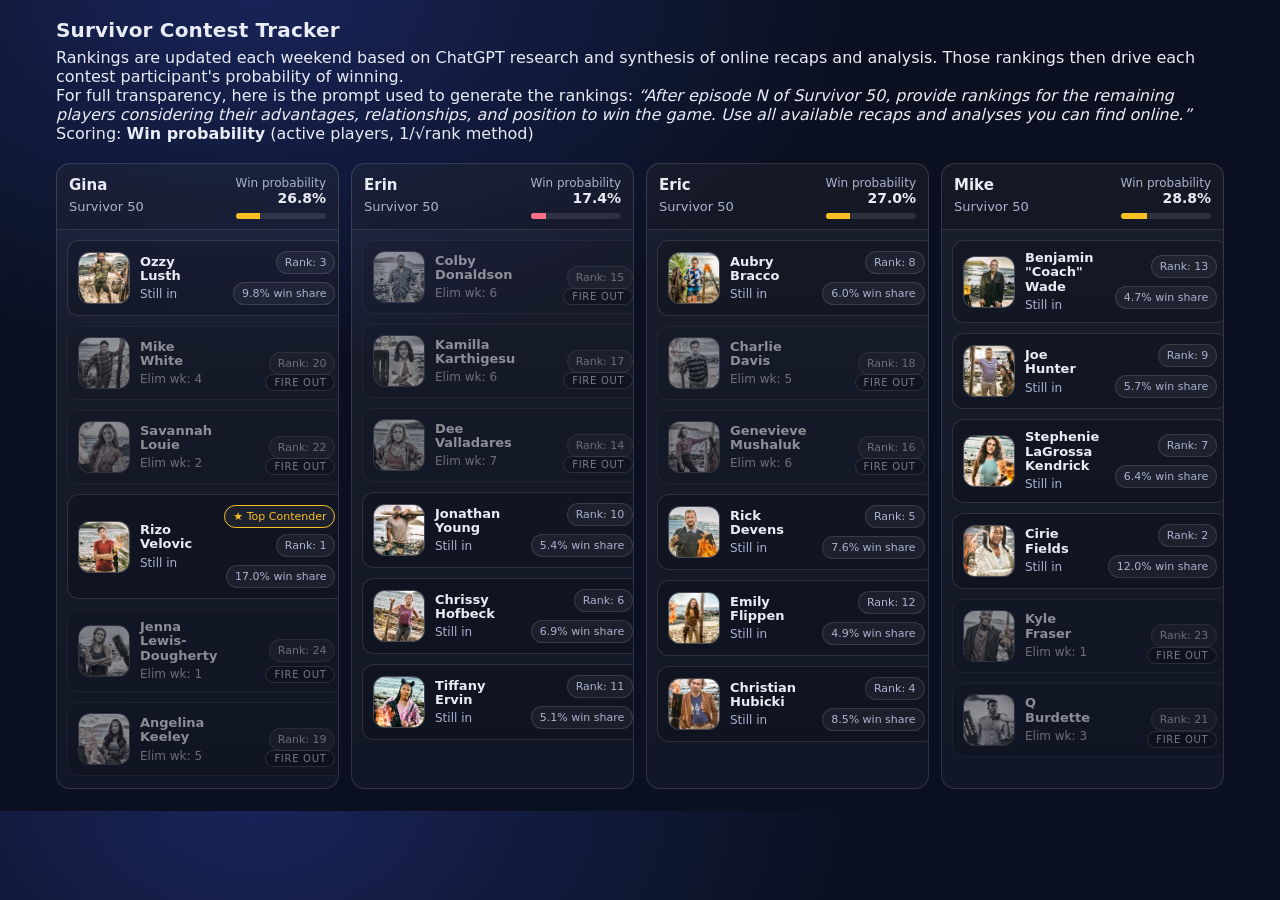
==== survivor/index.html @ 42b61753 "with prompt" ====
<!doctype html>
<html lang="en">
<head>
  <meta charset="utf-8" />
  <meta name="viewport" content="width=device-width, initial-scale=1" />
  <title>Survivor 50 Contest Tracker</title>
  <style>
    :root{
      --bg:#0b1020;
      --panel:#121a33;
      --panel2:#0f1730;
      --text:#e9ecf5;
      --muted:#aab3d1;
      --border:rgba(255,255,255,.12);
      --snuffed:rgba(255,255,255,.22);
      --good:#6ee7b7;
      --warn:#fbbf24;
      --bad:#fb7185;
    }
    *{ box-sizing:border-box; }
    body{
      margin:0;
      font-family: system-ui, -apple-system, Segoe UI, Roboto, Arial, sans-serif;
      background: radial-gradient(1000px 600px at 20% 0%, #182458 0%, var(--bg) 60%);
      color: var(--text);
    }
    header{
      padding: 18px 16px 10px;
      max-width: 1200px;
      margin: 0 auto;
    }
    h1{ margin:0 0 6px; font-size: 20px; font-weight: 750; letter-spacing:.2px; }
    .sub{ color: var(--muted); font-size: 13px; line-height: 1.35; }
    .toolbar{
      display:flex;
      flex-wrap:wrap;
      gap:10px;
      margin-top:12px;
      align-items:center;
    }
    .pill{
      background: rgba(255,255,255,.06);
      border: 1px solid var(--border);
      border-radius: 999px;
      padding: 8px 10px;
      font-size: 12px;
      color: var(--muted);
      display:flex;
      gap:8px;
      align-items:center;
    }
    .pill b{ color: var(--text); font-weight:700; }
    button{
      background: rgba(255,255,255,.08);
      color: var(--text);
      border: 1px solid var(--border);
      border-radius: 10px;
      padding: 8px 10px;
      cursor:pointer;
      font-size: 12px;
    }
    button:hover{ background: rgba(255,255,255,.12); }
    main{
      max-width: 1200px;
      margin: 0 auto;
      padding: 10px 16px 22px;
    }
    .grid{
      display:grid;
      gap: 12px;
      grid-template-columns: repeat(4, minmax(0, 1fr));
    }
    @media (max-width: 980px){
      .grid{ grid-template-columns: repeat(2, minmax(0, 1fr)); }
    }
    @media (max-width: 540px){
      .grid{ grid-template-columns: 1fr; }
    }
    .col{
      background: linear-gradient(180deg, rgba(255,255,255,.06), rgba(255,255,255,.03));
      border: 1px solid var(--border);
      border-radius: 14px;
      overflow:hidden;
    }
    .colHead{
      padding: 12px 12px 10px;
      background: rgba(0,0,0,.18);
      border-bottom: 1px solid var(--border);
    }
    .colHeadTop{
      display:flex;
      justify-content:space-between;
      gap:10px;
      align-items:flex-start;
    }
    .owner{
      font-weight:800;
      font-size: 15px;
      margin:0;
    }
    .score{
      text-align:right;
      font-size: 12px;
      color: var(--muted);
      line-height:1.2;
    }
    .score strong{ color: var(--text); font-size: 14px; }
    .score .bar{
      height:6px;
      background: rgba(255,255,255,.10);
      border-radius: 999px;
      margin-top:6px;
      overflow:hidden;
    }
    .score .fill{ height:100%; width:0%; background: var(--good); }
    .players{
      padding: 10px 10px 12px;
      display:grid;
      gap: 10px;
    }
    .card{
      display:grid;
      grid-template-columns: 52px 1fr auto;
      gap: 10px;
      align-items:center;
      padding: 10px;
      background: rgba(0,0,0,.16);
      border: 1px solid var(--border);
      border-radius: 12px;
    }
    .card.snuffed{
      opacity: .55;
      filter: grayscale(80%);
      border-color: rgba(255,255,255,.09);
      background: rgba(0,0,0,.12);
      position:relative;
    }
    .card.snuffed::after{
      content:"FIRE OUT";
      position:absolute;
      right:10px;
      bottom:8px;
      opacity:.95;
      font-size: 10px;
      letter-spacing: .7px;
      padding: 2px 8px;
      border: 1px solid rgba(255,255,255,.22);
      border-radius: 999px;
      background: rgba(0,0,0,.35);
      color: rgba(255,255,255,.82);
    }
    /* .card.snuffed::after{
      content:" 🔥 ";
      position:absolute;
      right:10px;
      bottom:8px;
      opacity:.9;
      font-size: 14px;
    } */
    img{
      width: 52px;
      height: 52px;
      border-radius: 12px;
      object-fit: cover;
      border: 1px solid rgba(255,255,255,.18);
      background: rgba(255,255,255,.06);
    }
    .name{
      font-weight: 750;
      font-size: 13px;
      line-height: 1.1;
      margin:0;
    }
    .meta{
      color: var(--muted);
      font-size: 12px;
      margin-top: 4px;
      line-height: 1.2;
    }
    .toggle{
      display:flex;
      flex-direction:column;
      align-items:flex-end;
      gap:6px;
      min-width: 108px;
    }
    label{
      font-size: 11px;
      color: var(--muted);
      display:flex;
      gap:6px;
      align-items:center;
      cursor:pointer;
      user-select:none;
    }
    input[type="checkbox"]{
      width: 15px;
      height: 15px;
      accent-color: var(--bad);
    }
    .rankBadge{
      font-size: 11px;
      padding: 4px 8px;
      border: 1px solid var(--border);
      border-radius: 999px;
      color: var(--muted);
      background: rgba(255,255,255,.05);
    }
    .footerNote{
      color: var(--muted);
      font-size: 12px;
      margin-top: 14px;
      line-height: 1.35;
    }
    code.inline{
      background: rgba(255,255,255,.08);
      padding: 2px 6px;
      border-radius: 8px;
      border: 1px solid var(--border);
      font-size: 12px;
    }
  </style>
</head>

<body>
<header>
  <h1>Survivor Contest Tracker</h1>
  <div class=”sub”>
    Rankings are updated each weekend based on ChatGPT research and synthesis of online recaps and analysis. Those rankings then drive each contest participant's probability of winning.
  </div>
  <div class=”sub” style=”margin-top:6px;”>
    For full transparency, here is the prompt used to generate the rankings: <em>&ldquo;After episode N of Survivor 50, provide rankings for the remaining players considering their advantages, relationships, and position to win the game. Use all available recaps and analyses you can find online.&rdquo;</em>
  </div>

  <div class=”toolbar”>
    <div class=”pill”>Scoring: <b>Win probability</b> (active players, 1/√rank method)</div>
  </div>
</header>

<main>
  <div id="grid" class="grid"></div>

  <!-- <div class="footerNote">
    Update mechanism: edit the <code class="inline">DATA.teams</code> list (names, headshot URLs, and ranks) or paste new ranks into <code class="inline">DATA.rankings</code>.  
    If you want rankings to come from a URL (Google Sheet export, JSON file, etc.), set <code class="inline">DATA.rankingsUrl</code>.  
  </div> -->
</main>

<script>
/**
 * 1) EDIT THIS SECTION WEEKLY.  
 * - photo: use direct image URLs (or store images in your repo and reference /images/name.jpg).  
 * - rankings: subjective “strength” score; higher = better.  
 * - You can keep snuffed state as a browser toggle (localStorage) OR hard-code eliminatedWeek for permanence.  
 */
const DATA = {
  seasonLabel: "Survivor 50",
  // Optional: If set, rankings are fetched from this URL as JSON: { "Player Name": 92, "Another Player": 75, ... }
  rankingsUrl: "./ratings.json",

  // rankings: {
  //   "Charlie Davis": 7.4,
  //   "Aubry Bracco": 7.4,
  //   "Rick Devens": 6.7,
  //   "Cirie Fields": 6.3,
  //   "Stephenie LaGrossa Kendrick": 5.4,
  //   "Joe Hunter": 5.4,
  //   'Benjamin "Coach" Wade': 4.8,
  //   "Ozzy Lusth": 4.8,
  //   "Colby Donaldson": 4.8,
  //   "Jonathan Young": 4.8,
  //   "Rizo Velovic": 4.3,
  //   "Kamilla Karthigesu": 4.3,
  //   "Genevieve Mushaluk": 3.8,
  //   "Christian Hubicki": 3.8,
  //   "Angelina Keeley": 3.2,
  //   "Chrissy Hofbeck": 3.2,
  //   "Jenna Lewis-Dougherty": 3.2,
  //   "Tiffany Ervin": 2.8,
  //   "Emily Flippen": 2.8,
  //   "Savannah Louie": 2.8,
  //   "Dee Valladares": 2.4,
  //   "Kyle Fraser": 2.4,
  //   "Mike White": 1.0,
  //   "Q Burdette": 1.0
  // },

  teams: [
  {
    owner: "Gina",
    picks: [
      { name: "Ozzy Lusth", photo: "./img/survivor50/88857583007-survivor-50-ozzy-lusth-s-1.webp", eliminatedWeek: null },
      { name: "Mike White", photo: "./img/survivor50/88857589007-survivor-50-mike-white-s-1.webp", eliminatedWeek: null },
      { name: "Savannah Louie", photo: "./img/survivor50/88857596007-survivor-50-savannah-louie-s-1.webp", eliminatedWeek: null },
      { name: "Rizo Velovic", photo: "./img/survivor50/88857597007-survivor-50-rizo-velovic-s-1.webp", eliminatedWeek: null },
      { name: "Jenna Lewis-Dougherty", photo: "./img/survivor50/88857578007-survivor-50-jenna-lewis-dougherty-s-1.webp", eliminatedWeek: 1 },
      { name: "Angelina Keeley", photo: "./img/survivor50/88857590007-survivor-50-angelina-keeley-s-1.webp", eliminatedWeek: null }
    ]
  },
  {
    owner: "Erin",
    picks: [
      { name: "Colby Donaldson", photo: "./img/survivor50/88857581007-survivor-50-colby-donaldson-s-1.webp", eliminatedWeek: null },
      { name: "Kamilla Karthigesu", photo: "./img/survivor50/88857577007-survivor-50-kamilla-karthigesu-s-1.webp", eliminatedWeek: null },
      { name: "Dee Valladares", photo: "./img/survivor50/88857575007-survivor-50-dee-valladares-s-1-c.webp", eliminatedWeek: null },
      { name: "Jonathan Young", photo: "./img/survivor50/88857588007-survivor-50-jonathan-young-s-1.webp", eliminatedWeek: null },
      { name: "Chrissy Hofbeck", photo: "./img/survivor50/88857579007-survivor-50-chrissy-hofbeck-s-1.webp", eliminatedWeek: null },
      { name: "Tiffany Ervin", photo: "./img/survivor50/88857599007-survivor-50-tiffany-ervin-s-1.webp", eliminatedWeek: null }
    ]
  },
  {
    owner: "Eric",
    picks: [
      { name: "Aubry Bracco", photo: "./img/survivor50/88857587007-survivor-50-aubry-bracco-s-1.webp", eliminatedWeek: null },
      { name: "Charlie Davis", photo: "./img/survivor50/88857585007-survivor-50-charlie-davis-s-1.webp", eliminatedWeek: null },
      { name: "Genevieve Mushaluk", photo: "./img/survivor50/88857593007-survivor-50-genevieve-mushaluk-s-1.webp", eliminatedWeek: null },
      { name: "Rick Devens", photo: "./img/survivor50/88857580007-survivor-50-rick-devens-s-1.webp", eliminatedWeek: null },
      { name: "Emily Flippen", photo: "./img/survivor50/88857584007-survivor-50-emily-flippen-s-1.webp", eliminatedWeek: null },
      { name: "Christian Hubicki", photo: "./img/survivor50/88857592007-survivor-50-christian-hubicki-s-1.webp", eliminatedWeek: null }
    ]
  },
  {
    owner: "Mike",
    picks: [
      { name: 'Benjamin "Coach" Wade', photo: "./img/survivor50/88857586007-survivor-50-benjamin-coach-wade-s-1.webp", eliminatedWeek: null },
      { name: "Joe Hunter", photo: "./img/survivor50/88857576007-survivor-50-joe-hunter-s-1.webp", eliminatedWeek: null },
      { name: "Stephenie LaGrossa Kendrick", photo: "./img/survivor50/88857598007-survivor-50-stephenie-la-grossa-kendrick-s-1.webp", eliminatedWeek: null },
      { name: "Cirie Fields", photo: "./img/survivor50/88857591007-survivor-50-cirie-fields-s-1.webp", eliminatedWeek: null },
      { name: "Kyle Fraser", photo: "./img/survivor50/88857594007-survivor-50-kyle-fraser-s-1-2.webp", eliminatedWeek: 1 },
      { name: "Q Burdette", photo: "./img/survivor50/88857582007-survivor-50-q-burdette-s-1.webp", eliminatedWeek: null }
    ]
  }
]
};

// ------------------ App logic (no edits needed) ------------------

async function getRatingsAndStatus(){
  // Returns: { ratings: {name: number}, status: {name: {status, eliminatedWeek}} }
  if(!DATA.rankingsUrl){
    return { ratings: (DATA.rankings || {}), status: {} };
  }

  try{
    const res = await fetch(DATA.rankingsUrl, { cache: "no-store" });
    if(!res.ok) throw new Error("Fetch failed");

    const json = await res.json();
    const players = json?.players || {};

    const ratings = {};
    const status = {};

    for(const [name, obj] of Object.entries(players)){
      const r = Number(obj?.rating);
      if(Number.isFinite(r)) ratings[name] = r;

      const s = String(obj?.status || "").toUpperCase();
      const ew = (obj?.eliminatedWeek === null || obj?.eliminatedWeek === undefined)
        ? null
        : Number(obj.eliminatedWeek);

      status[name] = {
        status: s || "IN",
        eliminatedWeek: Number.isFinite(ew) ? ew : null
      };
    }

    return { ratings, status };
  }catch{
    return { ratings: (DATA.rankings || {}), status: {} };
  }
}
// async function getRankings(){
//   if(!DATA.rankingsUrl) return DATA.rankings || {};
//   try{
//     const res = await fetch(DATA.rankingsUrl, { cache: "no-store" });
//     if(!res.ok) throw new Error("Fetch failed");
//     const json = await res.json();
//     return json || {};
//   }catch{
//     return DATA.rankings || {};
//   }
// }

function isSnuffed(p, statusMap){
  const OUT_STATUSES = new Set(["OUT", "MED", "QUIT"]);
  const jsonStatus = OUT_STATUSES.has(statusMap?.[p.name]?.status);
  const jsonElimWeek = statusMap?.[p.name]?.eliminatedWeek ?? null;
  return jsonStatus || jsonElimWeek !== null || p.eliminatedWeek !== null;
}

// ratings.json uses rank numbers: lower = better (rank 1 is the top player).
// Reciprocal 1/rank gives rank-1 the most weight.
function reciprocal(rank){
  return Number.isFinite(rank) && rank > 0 ? 1 / Math.sqrt(rank) : 0;
}

// Raw reciprocal sum for one team (active players only).
function computeTeamRawScore(team, rankings, statusMap){
  let sum = 0;
  for(const p of team.picks){
    if(!isSnuffed(p, statusMap)){
      sum += reciprocal(rankings[p.name]);
    }
  }
  return sum;
}

// Win probabilities for all teams (0-100), same order as DATA.teams.
function computeWinProbabilities(teams, rankings, statusMap){
  const raws = teams.map(t => computeTeamRawScore(t, rankings, statusMap));
  const total = raws.reduce((a, b) => a + b, 0);
  if(total <= 0) return raws.map(() => 0);
  return raws.map(r => (r / total) * 100);
}

// Per-player share of the global win pool as %.
function playerWinContrib(p, rankings, statusMap, globalTotal){
  if(isSnuffed(p, statusMap)) return 0;
  if(globalTotal <= 0) return 0;
  return (reciprocal(rankings[p.name]) / globalTotal) * 100;
}

// Lowest-ranked (best) active player across all teams.
// Lower rank number = better, so we find the MINIMUM.
function findTopContender(teams, rankings, statusMap){
  let best = null;
  let bestRank = Infinity;
  for(const team of teams){
    for(const p of team.picks){
      if(!isSnuffed(p, statusMap)){
        const r = rankings[p.name];
        if(Number.isFinite(r) && r < bestRank){
          bestRank = r;
          best = { name: p.name, owner: team.owner };
        }
      }
    }
  }
  return best;
}

function scoreToBarWidth(prob){
  return Math.max(0, Math.min(100, prob));
}

function scoreToColor(prob){
  if(prob >= 30) return "var(--good)";
  if(prob >= 18) return "var(--warn)";
  return "var(--bad)";
}

async function render(){
  const grid = document.getElementById("grid");
  grid.innerHTML = "";

  const { ratings: rankings, status: statusMap } = await getRatingsAndStatus();

  const probs = computeWinProbabilities(DATA.teams, rankings, statusMap);
  const globalRawTotal = DATA.teams.reduce((sum, t) => sum + computeTeamRawScore(t, rankings, statusMap), 0);
  const topContender = findTopContender(DATA.teams, rankings, statusMap);

  DATA.teams.forEach((team, idx) => {
    const col = document.createElement("section");
    col.className = "col";

    const head = document.createElement("div");
    head.className = "colHead";

    const prob = probs[idx];
    const barW = scoreToBarWidth(prob);
    const barColor = scoreToColor(prob);

    head.innerHTML = `
      <div class="colHeadTop">
        <div>
          <div class="owner">${team.owner}</div>
          <div class="sub" style="margin-top:4px;">${DATA.seasonLabel}</div>
        </div>
        <div class="score">
          <div>Win probability</div>
          <strong>${prob.toFixed(1)}%</strong>
          <div class="bar"><div class="fill" style="width:${barW}%; background:${barColor};"></div></div>
        </div>
      </div>
    `;

    const list = document.createElement("div");
    list.className = "players";

    team.picks.forEach(p => {
      const snuffed = isSnuffed(p, statusMap);
      const jsonElimWeek = statusMap?.[p.name]?.eliminatedWeek ?? null;

      const r = rankings[p.name];
      const contrib = playerWinContrib(p, rankings, statusMap, globalRawTotal);
      const isTop = topContender && topContender.name === p.name;
      const rankText = Number.isFinite(r) ? `Rank: ${r}` : `Rank: —`;
      const contribText = `${contrib.toFixed(1)}% win share`;

      const card = document.createElement("div");
      card.className = "card" + (snuffed ? " snuffed" : "");

      const effectiveElimWeek = jsonElimWeek ?? p.eliminatedWeek;
      const elimText = effectiveElimWeek !== null ? `Elim wk: ${effectiveElimWeek}` : `Still in`;

      card.innerHTML = `
        <img src="${p.photo}" alt="${p.name}" loading="lazy" />
        <div>
          <p class="name">${p.name}</p>
          <div class="meta">${elimText}</div>
        </div>
        <div class="toggle">
          ${isTop ? `<div class="rankBadge" style="border-color:var(--warn);color:var(--warn);">&#9733; Top Contender</div>` : ``}
          <div class="rankBadge">${rankText}</div>
          ${!snuffed ? `<div class="rankBadge" style="margin-top:2px;">${contribText}</div>` : ``}
        </div>
      `;

      list.appendChild(card);
    });

    col.appendChild(head);
    col.appendChild(list);
    grid.appendChild(col);
  });
}

// Initial render.
render();
</script>
</body>
</html>
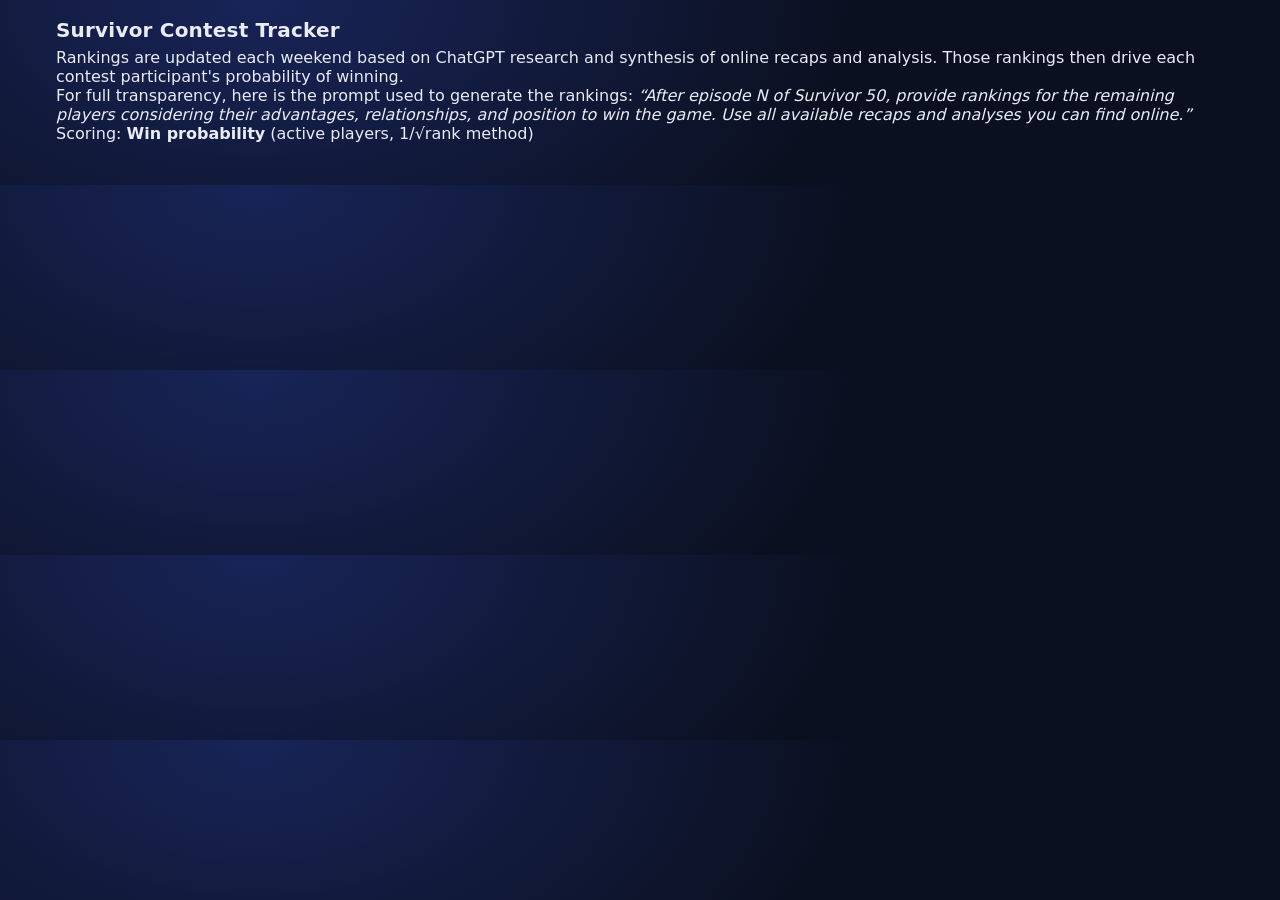
==== commit 93ece8a5: "adding commentary" ====
--- a/survivor/index.html
+++ b/survivor/index.html
@@ -219,6 +219,40 @@
       border: 1px solid var(--border);
       font-size: 12px;
     }
+    .commentary-panel{
+      margin-top: 20px;
+      background: linear-gradient(180deg, rgba(255,255,255,.06), rgba(255,255,255,.03));
+      border: 1px solid var(--border);
+      border-radius: 14px;
+      overflow: hidden;
+    }
+    .commentary-head{
+      padding: 12px 16px 10px;
+      background: rgba(0,0,0,.18);
+      border-bottom: 1px solid var(--border);
+      display: flex;
+      justify-content: space-between;
+      align-items: baseline;
+      gap: 12px;
+    }
+    .commentary-title{
+      font-weight: 800;
+      font-size: 15px;
+      margin: 0;
+    }
+    .commentary-meta{
+      color: var(--muted);
+      font-size: 12px;
+      white-space: nowrap;
+    }
+    .commentary-body{
+      padding: 14px 16px 16px;
+      font-size: 14px;
+      line-height: 1.65;
+      color: var(--text);
+    }
+    .commentary-body p{ margin: 0 0 12px; }
+    .commentary-body p:last-child{ margin-bottom: 0; }
   </style>
 </head>
 
@@ -239,6 +273,7 @@
 
 <main>
   <div id="grid" class="grid"></div>
+  <div id="commentary" class="commentary-panel" style="display:none;"></div>
 
   <!-- <div class="footerNote">
     Update mechanism: edit the <code class="inline">DATA.teams</code> list (names, headshot URLs, and ranks) or paste new ranks into <code class="inline">DATA.rankings</code>.  
@@ -366,9 +401,13 @@
       };
     }
 
-    return { ratings, status };
+    const commentary = json?.commentary || "";
+    const episode = json?.episode ?? null;
+    const updated = json?.updated || "";
+
+    return { ratings, status, commentary, episode, updated };
   }catch{
-    return { ratings: (DATA.rankings || {}), status: {} };
+    return { ratings: (DATA.rankings || {}), status: {}, commentary: "", episode: null, updated: "" };
   }
 }
 // async function getRankings(){
@@ -455,7 +494,7 @@
   const grid = document.getElementById("grid");
   grid.innerHTML = "";
 
-  const { ratings: rankings, status: statusMap } = await getRatingsAndStatus();
+  const { ratings: rankings, status: statusMap, commentary, episode, updated } = await getRatingsAndStatus();
 
   const probs = computeWinProbabilities(DATA.teams, rankings, statusMap);
   const globalRawTotal = DATA.teams.reduce((sum, t) => sum + computeTeamRawScore(t, rankings, statusMap), 0);
@@ -527,6 +566,25 @@
   });
 }
 
+  const commentaryEl = document.getElementById("commentary");
+  if(commentary){
+    const title = episode ? `Episode ${episode} Analysis` : "Game Analysis";
+    const meta = updated ? `AI-generated · ${updated}` : "AI-generated";
+    const paragraphs = commentary.split(/\n\n+/).filter(Boolean)
+      .map(p => `<p>${p.trim()}</p>`).join("");
+    commentaryEl.innerHTML = `
+      <div class="commentary-head">
+        <div class="commentary-title">${title}</div>
+        <div class="commentary-meta">${meta}</div>
+      </div>
+      <div class="commentary-body">${paragraphs}</div>
+    `;
+    commentaryEl.style.display = "";
+  } else {
+    commentaryEl.style.display = "none";
+  }
+}
+
 // Initial render.
 render();
 </script>
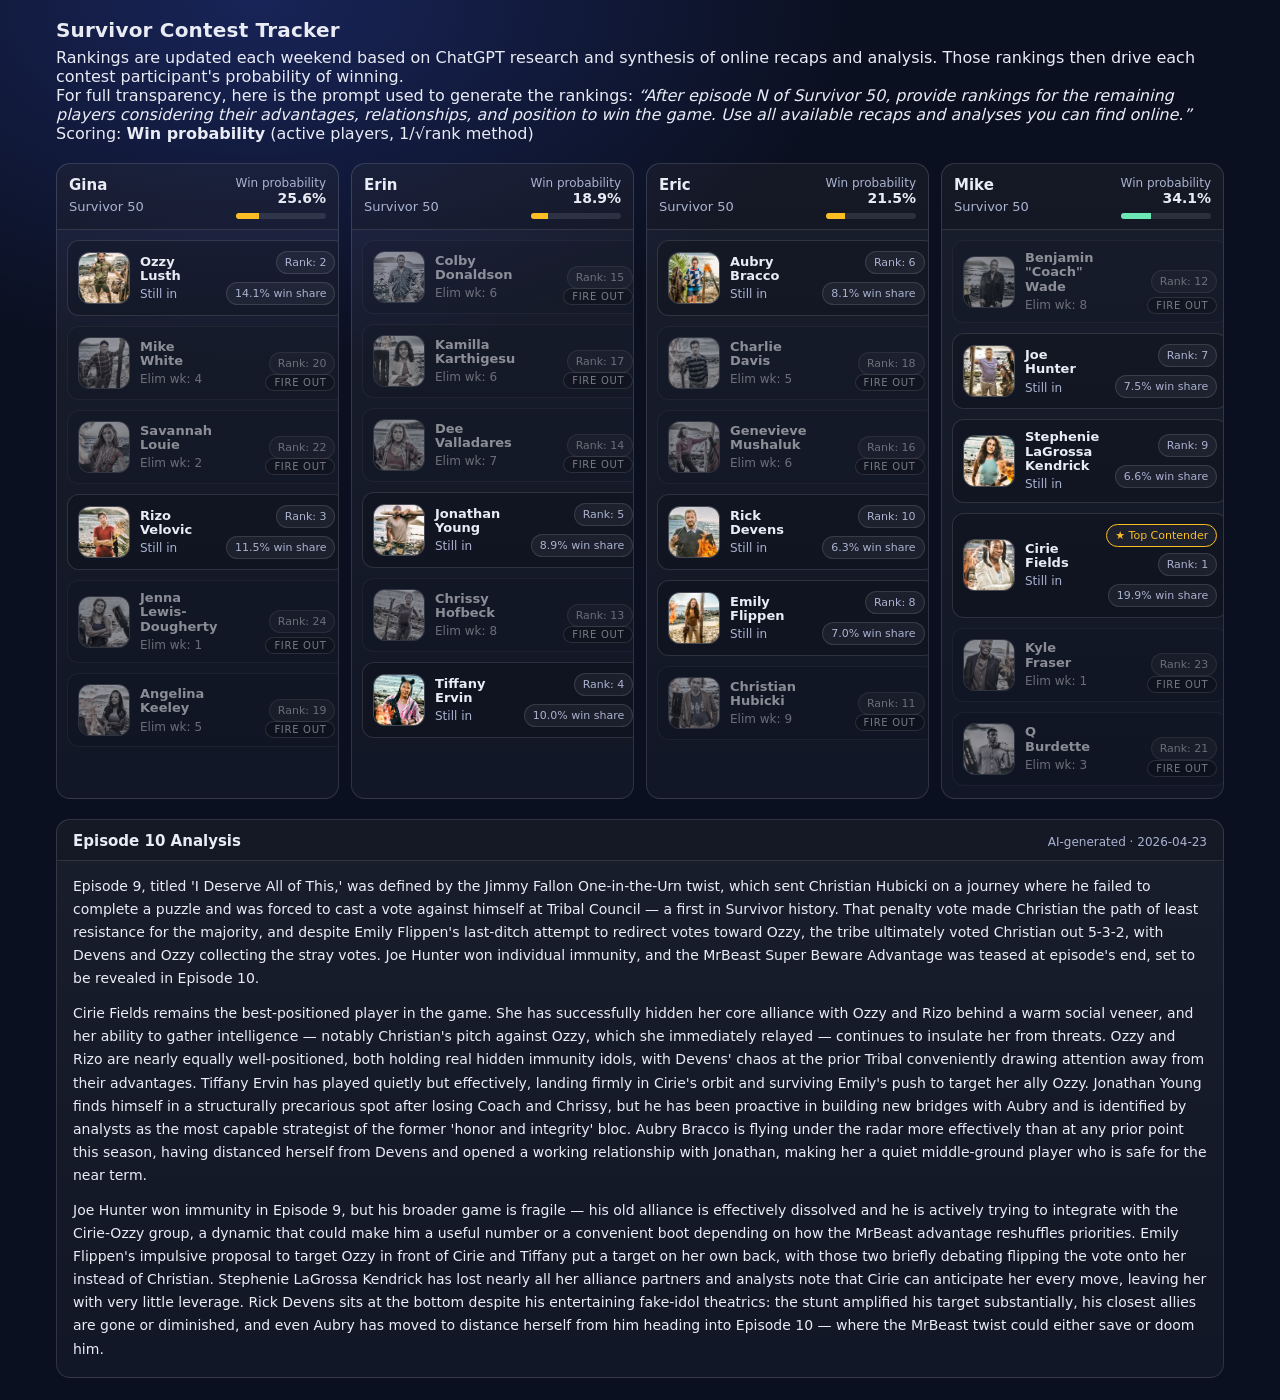
==== commit f73802bb: "fixing error bracket" ====
--- a/survivor/index.html
+++ b/survivor/index.html
@@ -564,7 +564,6 @@
     col.appendChild(list);
     grid.appendChild(col);
   });
-}
 
   const commentaryEl = document.getElementById("commentary");
   if(commentary){
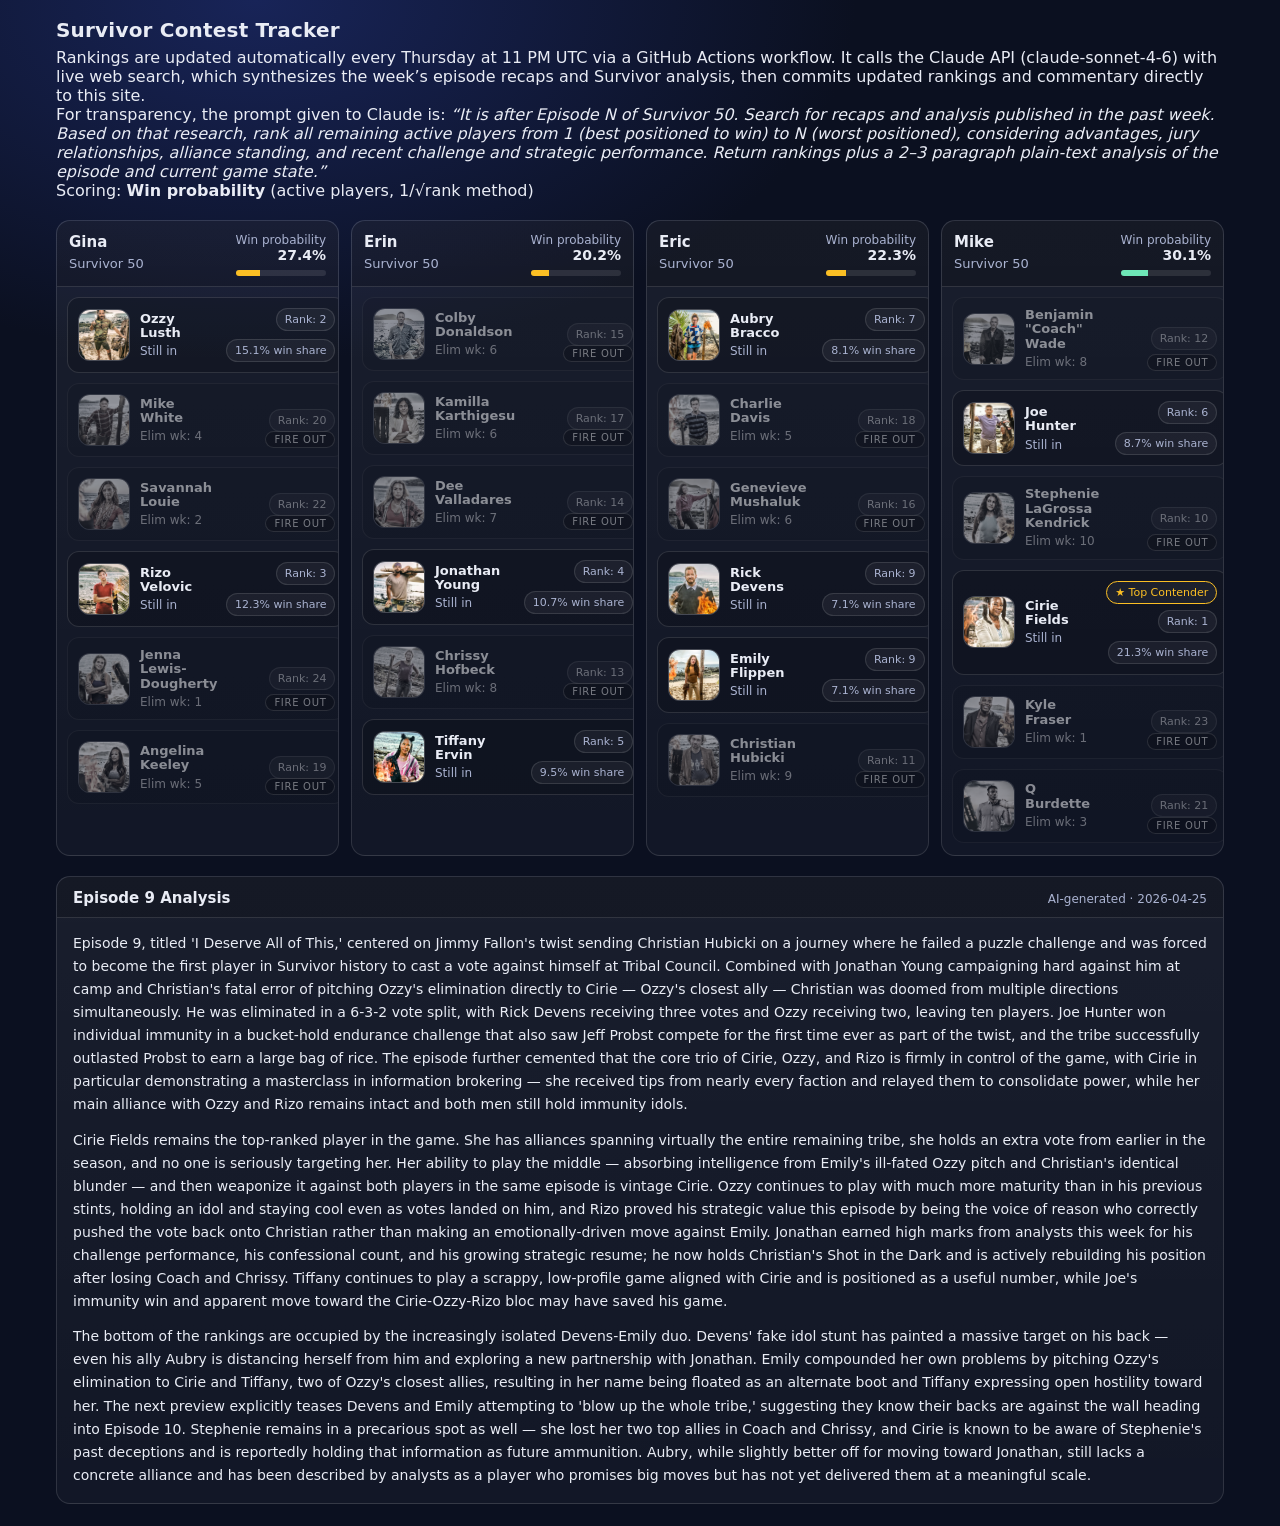
==== commit 50efd7d4: "adding ai intro" ====
--- a/survivor/index.html
+++ b/survivor/index.html
@@ -260,10 +260,10 @@
 <header>
   <h1>Survivor Contest Tracker</h1>
   <div class=”sub”>
-    Rankings are updated each weekend based on ChatGPT research and synthesis of online recaps and analysis. Those rankings then drive each contest participant's probability of winning.
+    Rankings are updated automatically every Thursday at 11 PM UTC via a GitHub Actions workflow. It calls the Claude API (claude-sonnet-4-6) with live web search, which synthesizes the week&rsquo;s episode recaps and Survivor analysis, then commits updated rankings and commentary directly to this site.
   </div>
   <div class=”sub” style=”margin-top:6px;”>
-    For full transparency, here is the prompt used to generate the rankings: <em>&ldquo;After episode N of Survivor 50, provide rankings for the remaining players considering their advantages, relationships, and position to win the game. Use all available recaps and analyses you can find online.&rdquo;</em>
+    For transparency, the prompt given to Claude is: <em>&ldquo;It is after Episode N of Survivor 50. Search for recaps and analysis published in the past week. Based on that research, rank all remaining active players from 1 (best positioned to win) to N (worst positioned), considering advantages, jury relationships, alliance standing, and recent challenge and strategic performance. Return rankings plus a 2&ndash;3 paragraph plain-text analysis of the episode and current game state.&rdquo;</em>
   </div>
 
   <div class=”toolbar”>
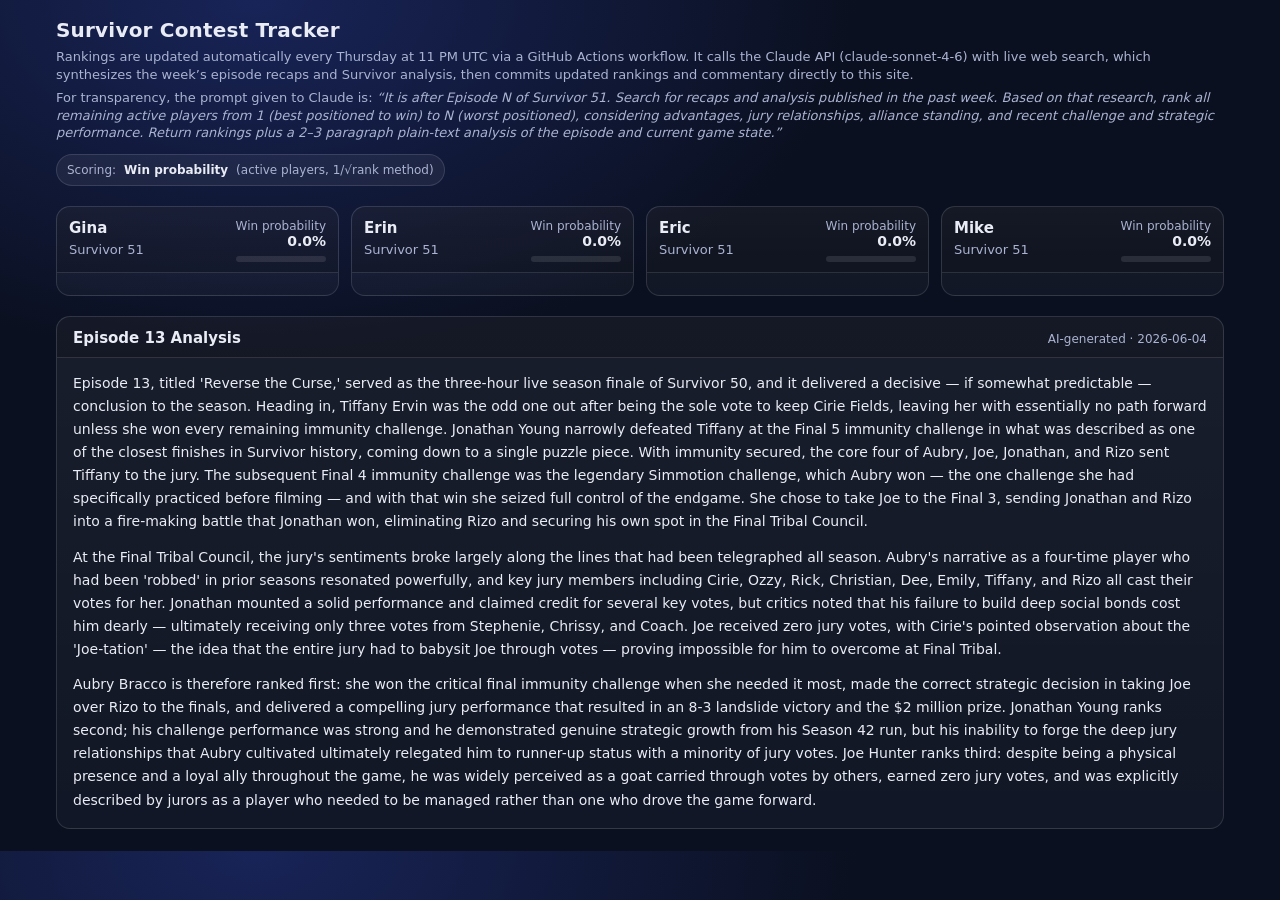
==== commit a8448b0a: "Reset survivor/index.html for Survivor 51 season Season label and header copy updated to Survivor 51" ====
--- a/survivor/index.html
+++ b/survivor/index.html
@@ -3,7 +3,7 @@
 <head>
   <meta charset="utf-8" />
   <meta name="viewport" content="width=device-width, initial-scale=1" />
-  <title>Survivor 50 Contest Tracker</title>
+  <title>Survivor 51 Contest Tracker</title>
   <style>
     :root{
       --bg:#0b1020;
@@ -259,15 +259,15 @@
 <body>
 <header>
   <h1>Survivor Contest Tracker</h1>
-  <div class=”sub”>
+  <div class="sub">
     Rankings are updated automatically every Thursday at 11 PM UTC via a GitHub Actions workflow. It calls the Claude API (claude-sonnet-4-6) with live web search, which synthesizes the week&rsquo;s episode recaps and Survivor analysis, then commits updated rankings and commentary directly to this site.
   </div>
-  <div class=”sub” style=”margin-top:6px;”>
-    For transparency, the prompt given to Claude is: <em>&ldquo;It is after Episode N of Survivor 50. Search for recaps and analysis published in the past week. Based on that research, rank all remaining active players from 1 (best positioned to win) to N (worst positioned), considering advantages, jury relationships, alliance standing, and recent challenge and strategic performance. Return rankings plus a 2&ndash;3 paragraph plain-text analysis of the episode and current game state.&rdquo;</em>
+  <div class="sub" style="margin-top:6px;">
+    For transparency, the prompt given to Claude is: <em>&ldquo;It is after Episode N of Survivor 51. Search for recaps and analysis published in the past week. Based on that research, rank all remaining active players from 1 (best positioned to win) to N (worst positioned), considering advantages, jury relationships, alliance standing, and recent challenge and strategic performance. Return rankings plus a 2&ndash;3 paragraph plain-text analysis of the episode and current game state.&rdquo;</em>
   </div>
 
-  <div class=”toolbar”>
-    <div class=”pill”>Scoring: <b>Win probability</b> (active players, 1/√rank method)</div>
+  <div class="toolbar">
+    <div class="pill">Scoring: <b>Win probability</b> (active players, 1/√rank method)</div>
   </div>
 </header>
 
@@ -289,81 +289,27 @@
  * - You can keep snuffed state as a browser toggle (localStorage) OR hard-code eliminatedWeek for permanence.  
  */
 const DATA = {
-  seasonLabel: "Survivor 50",
+  seasonLabel: "Survivor 51",
   // Optional: If set, rankings are fetched from this URL as JSON: { "Player Name": 92, "Another Player": 75, ... }
   rankingsUrl: "./ratings.json",
 
-  // rankings: {
-  //   "Charlie Davis": 7.4,
-  //   "Aubry Bracco": 7.4,
-  //   "Rick Devens": 6.7,
-  //   "Cirie Fields": 6.3,
-  //   "Stephenie LaGrossa Kendrick": 5.4,
-  //   "Joe Hunter": 5.4,
-  //   'Benjamin "Coach" Wade': 4.8,
-  //   "Ozzy Lusth": 4.8,
-  //   "Colby Donaldson": 4.8,
-  //   "Jonathan Young": 4.8,
-  //   "Rizo Velovic": 4.3,
-  //   "Kamilla Karthigesu": 4.3,
-  //   "Genevieve Mushaluk": 3.8,
-  //   "Christian Hubicki": 3.8,
-  //   "Angelina Keeley": 3.2,
-  //   "Chrissy Hofbeck": 3.2,
-  //   "Jenna Lewis-Dougherty": 3.2,
-  //   "Tiffany Ervin": 2.8,
-  //   "Emily Flippen": 2.8,
-  //   "Savannah Louie": 2.8,
-  //   "Dee Valladares": 2.4,
-  //   "Kyle Fraser": 2.4,
-  //   "Mike White": 1.0,
-  //   "Q Burdette": 1.0
-  // },
-
+  // Picks not made yet — run assign.html after the draft and paste its output here.
   teams: [
   {
     owner: "Gina",
-    picks: [
-      { name: "Ozzy Lusth", photo: "./img/survivor50/88857583007-survivor-50-ozzy-lusth-s-1.webp", eliminatedWeek: null },
-      { name: "Mike White", photo: "./img/survivor50/88857589007-survivor-50-mike-white-s-1.webp", eliminatedWeek: null },
-      { name: "Savannah Louie", photo: "./img/survivor50/88857596007-survivor-50-savannah-louie-s-1.webp", eliminatedWeek: null },
-      { name: "Rizo Velovic", photo: "./img/survivor50/88857597007-survivor-50-rizo-velovic-s-1.webp", eliminatedWeek: null },
-      { name: "Jenna Lewis-Dougherty", photo: "./img/survivor50/88857578007-survivor-50-jenna-lewis-dougherty-s-1.webp", eliminatedWeek: 1 },
-      { name: "Angelina Keeley", photo: "./img/survivor50/88857590007-survivor-50-angelina-keeley-s-1.webp", eliminatedWeek: null }
-    ]
+    picks: []
   },
   {
     owner: "Erin",
-    picks: [
-      { name: "Colby Donaldson", photo: "./img/survivor50/88857581007-survivor-50-colby-donaldson-s-1.webp", eliminatedWeek: null },
-      { name: "Kamilla Karthigesu", photo: "./img/survivor50/88857577007-survivor-50-kamilla-karthigesu-s-1.webp", eliminatedWeek: null },
-      { name: "Dee Valladares", photo: "./img/survivor50/88857575007-survivor-50-dee-valladares-s-1-c.webp", eliminatedWeek: null },
-      { name: "Jonathan Young", photo: "./img/survivor50/88857588007-survivor-50-jonathan-young-s-1.webp", eliminatedWeek: null },
-      { name: "Chrissy Hofbeck", photo: "./img/survivor50/88857579007-survivor-50-chrissy-hofbeck-s-1.webp", eliminatedWeek: null },
-      { name: "Tiffany Ervin", photo: "./img/survivor50/88857599007-survivor-50-tiffany-ervin-s-1.webp", eliminatedWeek: null }
-    ]
+    picks: []
   },
   {
     owner: "Eric",
-    picks: [
-      { name: "Aubry Bracco", photo: "./img/survivor50/88857587007-survivor-50-aubry-bracco-s-1.webp", eliminatedWeek: null },
-      { name: "Charlie Davis", photo: "./img/survivor50/88857585007-survivor-50-charlie-davis-s-1.webp", eliminatedWeek: null },
-      { name: "Genevieve Mushaluk", photo: "./img/survivor50/88857593007-survivor-50-genevieve-mushaluk-s-1.webp", eliminatedWeek: null },
-      { name: "Rick Devens", photo: "./img/survivor50/88857580007-survivor-50-rick-devens-s-1.webp", eliminatedWeek: null },
-      { name: "Emily Flippen", photo: "./img/survivor50/88857584007-survivor-50-emily-flippen-s-1.webp", eliminatedWeek: null },
-      { name: "Christian Hubicki", photo: "./img/survivor50/88857592007-survivor-50-christian-hubicki-s-1.webp", eliminatedWeek: null }
-    ]
+    picks: []
   },
   {
     owner: "Mike",
-    picks: [
-      { name: 'Benjamin "Coach" Wade', photo: "./img/survivor50/88857586007-survivor-50-benjamin-coach-wade-s-1.webp", eliminatedWeek: null },
-      { name: "Joe Hunter", photo: "./img/survivor50/88857576007-survivor-50-joe-hunter-s-1.webp", eliminatedWeek: null },
-      { name: "Stephenie LaGrossa Kendrick", photo: "./img/survivor50/88857598007-survivor-50-stephenie-la-grossa-kendrick-s-1.webp", eliminatedWeek: null },
-      { name: "Cirie Fields", photo: "./img/survivor50/88857591007-survivor-50-cirie-fields-s-1.webp", eliminatedWeek: null },
-      { name: "Kyle Fraser", photo: "./img/survivor50/88857594007-survivor-50-kyle-fraser-s-1-2.webp", eliminatedWeek: 1 },
-      { name: "Q Burdette", photo: "./img/survivor50/88857582007-survivor-50-q-burdette-s-1.webp", eliminatedWeek: null }
-    ]
+    picks: []
   }
 ]
 };
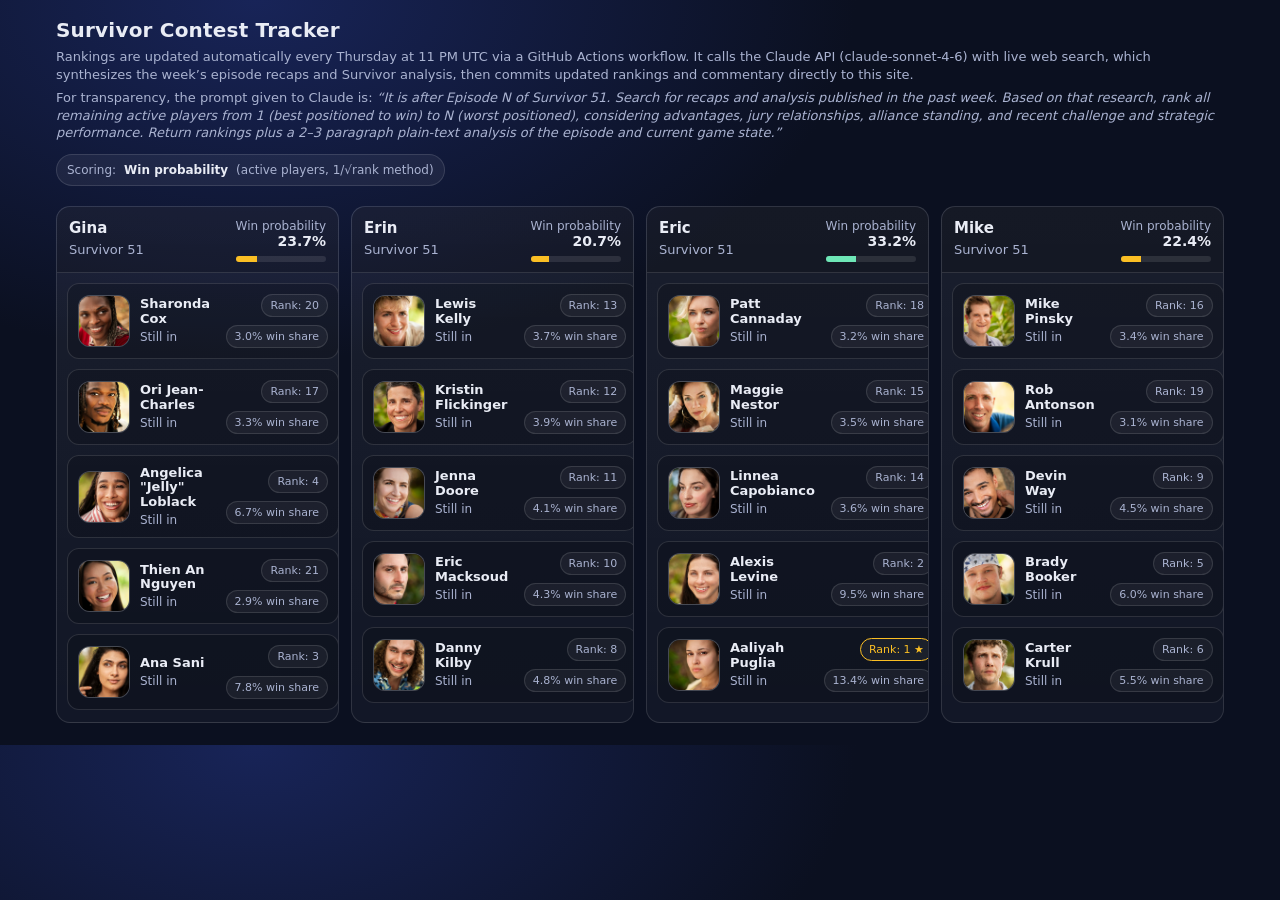
==== commit b918b360: "no top contender pill" ====
--- a/survivor/index.html
+++ b/survivor/index.html
@@ -294,22 +294,47 @@
   rankingsUrl: "./ratings.json",
 
   // Picks not made yet — run assign.html after the draft and paste its output here.
-  teams: [
+
+teams: [
   {
     owner: "Gina",
-    picks: []
+    picks: [
+      { name: "Sharonda Cox", photo: "./img/survivor51/sharonda-cox.jpg", eliminatedWeek: null },
+      { name: "Ori Jean-Charles", photo: "./img/survivor51/ori-jean-charles.jpg", eliminatedWeek: null },
+      { name: "Angelica \"Jelly\" Loblack", photo: "./img/survivor51/angelica-jelly-loblack.jpg", eliminatedWeek: null },
+      { name: "Thien An Nguyen", photo: "./img/survivor51/thien-an-nguyen.jpg", eliminatedWeek: null },
+      { name: "Ana Sani", photo: "./img/survivor51/ana-sani.jpg", eliminatedWeek: null }
+    ]
   },
   {
     owner: "Erin",
-    picks: []
+    picks: [
+      { name: "Lewis Kelly", photo: "./img/survivor51/lewis-kelly.jpg", eliminatedWeek: null },
+      { name: "Kristin Flickinger", photo: "./img/survivor51/kristin-flickinger.jpg", eliminatedWeek: null },
+      { name: "Jenna Doore", photo: "./img/survivor51/jenna-doore.jpg", eliminatedWeek: null },
+      { name: "Eric Macksoud", photo: "./img/survivor51/eric-macksoud.jpg", eliminatedWeek: null },
+      { name: "Danny Kilby", photo: "./img/survivor51/danny-kilby.jpg", eliminatedWeek: null }
+    ]
   },
   {
     owner: "Eric",
-    picks: []
+    picks: [
+      { name: "Patt Cannaday", photo: "./img/survivor51/patt-cannaday.jpg", eliminatedWeek: null },
+      { name: "Maggie Nestor", photo: "./img/survivor51/maggie-nestor.jpg", eliminatedWeek: null },
+      { name: "Linnea Capobianco", photo: "./img/survivor51/linnea-capobianco.jpg", eliminatedWeek: null },
+      { name: "Alexis Levine", photo: "./img/survivor51/alexis-levine.jpg", eliminatedWeek: null },
+      { name: "Aaliyah Puglia", photo: "./img/survivor51/aaliyah-puglia.jpg", eliminatedWeek: null }
+    ]
   },
   {
     owner: "Mike",
-    picks: []
+    picks: [
+      { name: "Mike Pinsky", photo: "./img/survivor51/mike-pinsky.jpg", eliminatedWeek: null },
+      { name: "Rob Antonson", photo: "./img/survivor51/rob-antonson.jpg", eliminatedWeek: null },
+      { name: "Devin Way", photo: "./img/survivor51/devin-way.jpg", eliminatedWeek: null },
+      { name: "Brady Booker", photo: "./img/survivor51/brady-booker.jpg", eliminatedWeek: null },
+      { name: "Carter Krull", photo: "./img/survivor51/carter-krull.jpg", eliminatedWeek: null }
+    ]
   }
 ]
 };
@@ -497,8 +522,7 @@
           <div class="meta">${elimText}</div>
         </div>
         <div class="toggle">
-          ${isTop ? `<div class="rankBadge" style="border-color:var(--warn);color:var(--warn);">&#9733; Top Contender</div>` : ``}
-          <div class="rankBadge">${rankText}</div>
+          <div class="rankBadge"${isTop ? ` style="border-color:var(--warn);color:var(--warn);"` : ``}>${rankText}${isTop ? ` &#9733;` : ``}</div>
           ${!snuffed ? `<div class="rankBadge" style="margin-top:2px;">${contribText}</div>` : ``}
         </div>
       `;
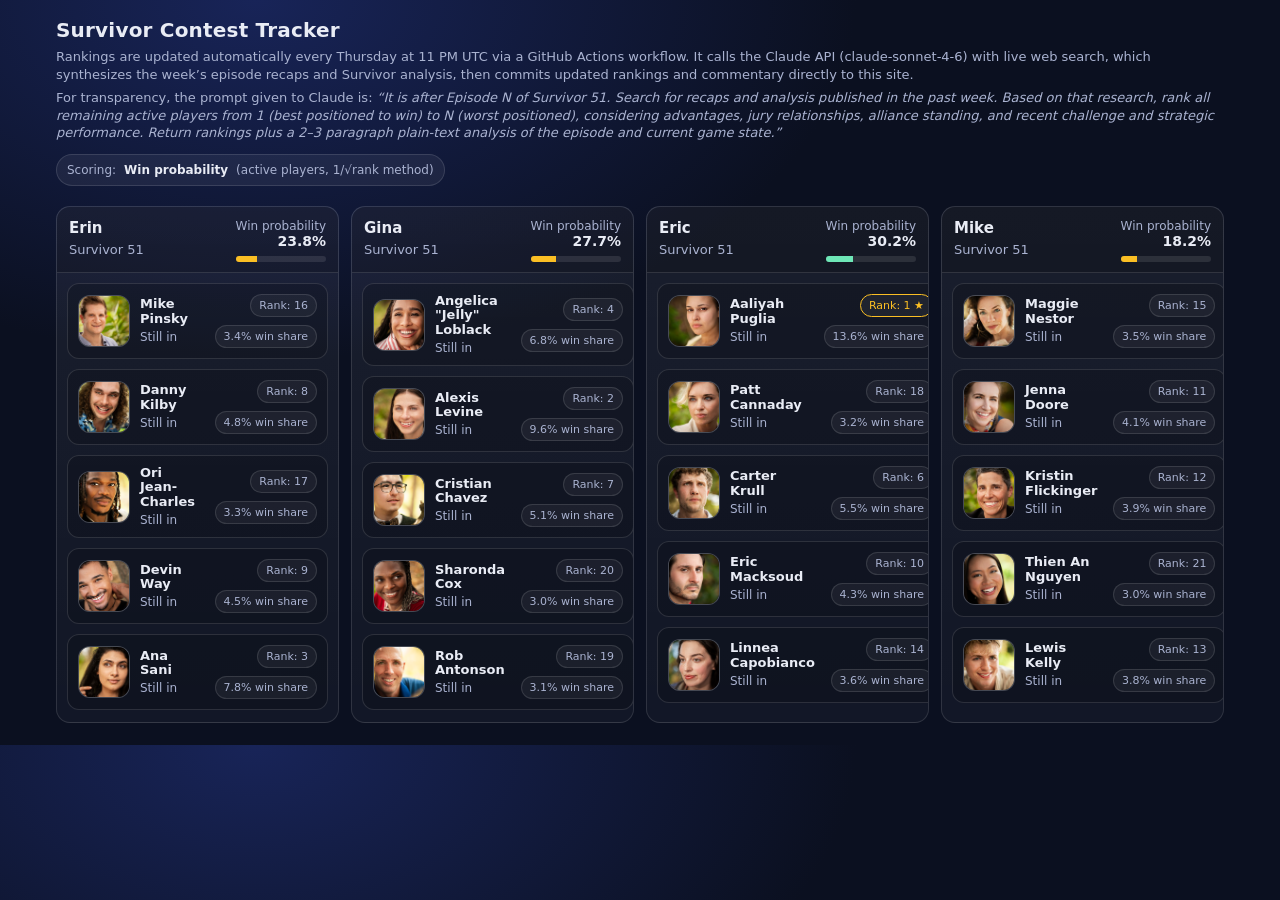
==== commit bf33fb2a: "w draft results" ====
--- a/survivor/index.html
+++ b/survivor/index.html
@@ -297,43 +297,43 @@
 
 teams: [
   {
-    owner: "Gina",
+    owner: "Erin",
     picks: [
-      { name: "Sharonda Cox", photo: "./img/survivor51/sharonda-cox.jpg", eliminatedWeek: null },
+      { name: "Mike Pinsky", photo: "./img/survivor51/mike-pinsky.jpg", eliminatedWeek: null },
+      { name: "Danny Kilby", photo: "./img/survivor51/danny-kilby.jpg", eliminatedWeek: null },
       { name: "Ori Jean-Charles", photo: "./img/survivor51/ori-jean-charles.jpg", eliminatedWeek: null },
-      { name: "Angelica \"Jelly\" Loblack", photo: "./img/survivor51/angelica-jelly-loblack.jpg", eliminatedWeek: null },
-      { name: "Thien An Nguyen", photo: "./img/survivor51/thien-an-nguyen.jpg", eliminatedWeek: null },
+      { name: "Devin Way", photo: "./img/survivor51/devin-way.jpg", eliminatedWeek: null },
       { name: "Ana Sani", photo: "./img/survivor51/ana-sani.jpg", eliminatedWeek: null }
     ]
   },
   {
-    owner: "Erin",
+    owner: "Gina",
     picks: [
-      { name: "Lewis Kelly", photo: "./img/survivor51/lewis-kelly.jpg", eliminatedWeek: null },
-      { name: "Kristin Flickinger", photo: "./img/survivor51/kristin-flickinger.jpg", eliminatedWeek: null },
-      { name: "Jenna Doore", photo: "./img/survivor51/jenna-doore.jpg", eliminatedWeek: null },
-      { name: "Eric Macksoud", photo: "./img/survivor51/eric-macksoud.jpg", eliminatedWeek: null },
-      { name: "Danny Kilby", photo: "./img/survivor51/danny-kilby.jpg", eliminatedWeek: null }
+      { name: "Angelica \"Jelly\" Loblack", photo: "./img/survivor51/angelica-jelly-loblack.jpg", eliminatedWeek: null },
+      { name: "Alexis Levine", photo: "./img/survivor51/alexis-levine.jpg", eliminatedWeek: null },
+      { name: "Cristian Chavez", photo: "./img/survivor51/cristian-chavez.jpg", eliminatedWeek: null },
+      { name: "Sharonda Cox", photo: "./img/survivor51/sharonda-cox.jpg", eliminatedWeek: null },
+      { name: "Rob Antonson", photo: "./img/survivor51/rob-antonson.jpg", eliminatedWeek: null }
     ]
   },
   {
     owner: "Eric",
     picks: [
+      { name: "Aaliyah Puglia", photo: "./img/survivor51/aaliyah-puglia.jpg", eliminatedWeek: null },
       { name: "Patt Cannaday", photo: "./img/survivor51/patt-cannaday.jpg", eliminatedWeek: null },
-      { name: "Maggie Nestor", photo: "./img/survivor51/maggie-nestor.jpg", eliminatedWeek: null },
-      { name: "Linnea Capobianco", photo: "./img/survivor51/linnea-capobianco.jpg", eliminatedWeek: null },
-      { name: "Alexis Levine", photo: "./img/survivor51/alexis-levine.jpg", eliminatedWeek: null },
-      { name: "Aaliyah Puglia", photo: "./img/survivor51/aaliyah-puglia.jpg", eliminatedWeek: null }
+      { name: "Carter Krull", photo: "./img/survivor51/carter-krull.jpg", eliminatedWeek: null },
+      { name: "Eric Macksoud", photo: "./img/survivor51/eric-macksoud.jpg", eliminatedWeek: null },
+      { name: "Linnea Capobianco", photo: "./img/survivor51/linnea-capobianco.jpg", eliminatedWeek: null }
     ]
   },
   {
     owner: "Mike",
     picks: [
-      { name: "Mike Pinsky", photo: "./img/survivor51/mike-pinsky.jpg", eliminatedWeek: null },
-      { name: "Rob Antonson", photo: "./img/survivor51/rob-antonson.jpg", eliminatedWeek: null },
-      { name: "Devin Way", photo: "./img/survivor51/devin-way.jpg", eliminatedWeek: null },
-      { name: "Brady Booker", photo: "./img/survivor51/brady-booker.jpg", eliminatedWeek: null },
-      { name: "Carter Krull", photo: "./img/survivor51/carter-krull.jpg", eliminatedWeek: null }
+      { name: "Maggie Nestor", photo: "./img/survivor51/maggie-nestor.jpg", eliminatedWeek: null },
+      { name: "Jenna Doore", photo: "./img/survivor51/jenna-doore.jpg", eliminatedWeek: null },
+      { name: "Kristin Flickinger", photo: "./img/survivor51/kristin-flickinger.jpg", eliminatedWeek: null },
+      { name: "Thien An Nguyen", photo: "./img/survivor51/thien-an-nguyen.jpg", eliminatedWeek: null },
+      { name: "Lewis Kelly", photo: "./img/survivor51/lewis-kelly.jpg", eliminatedWeek: null }
     ]
   }
 ]
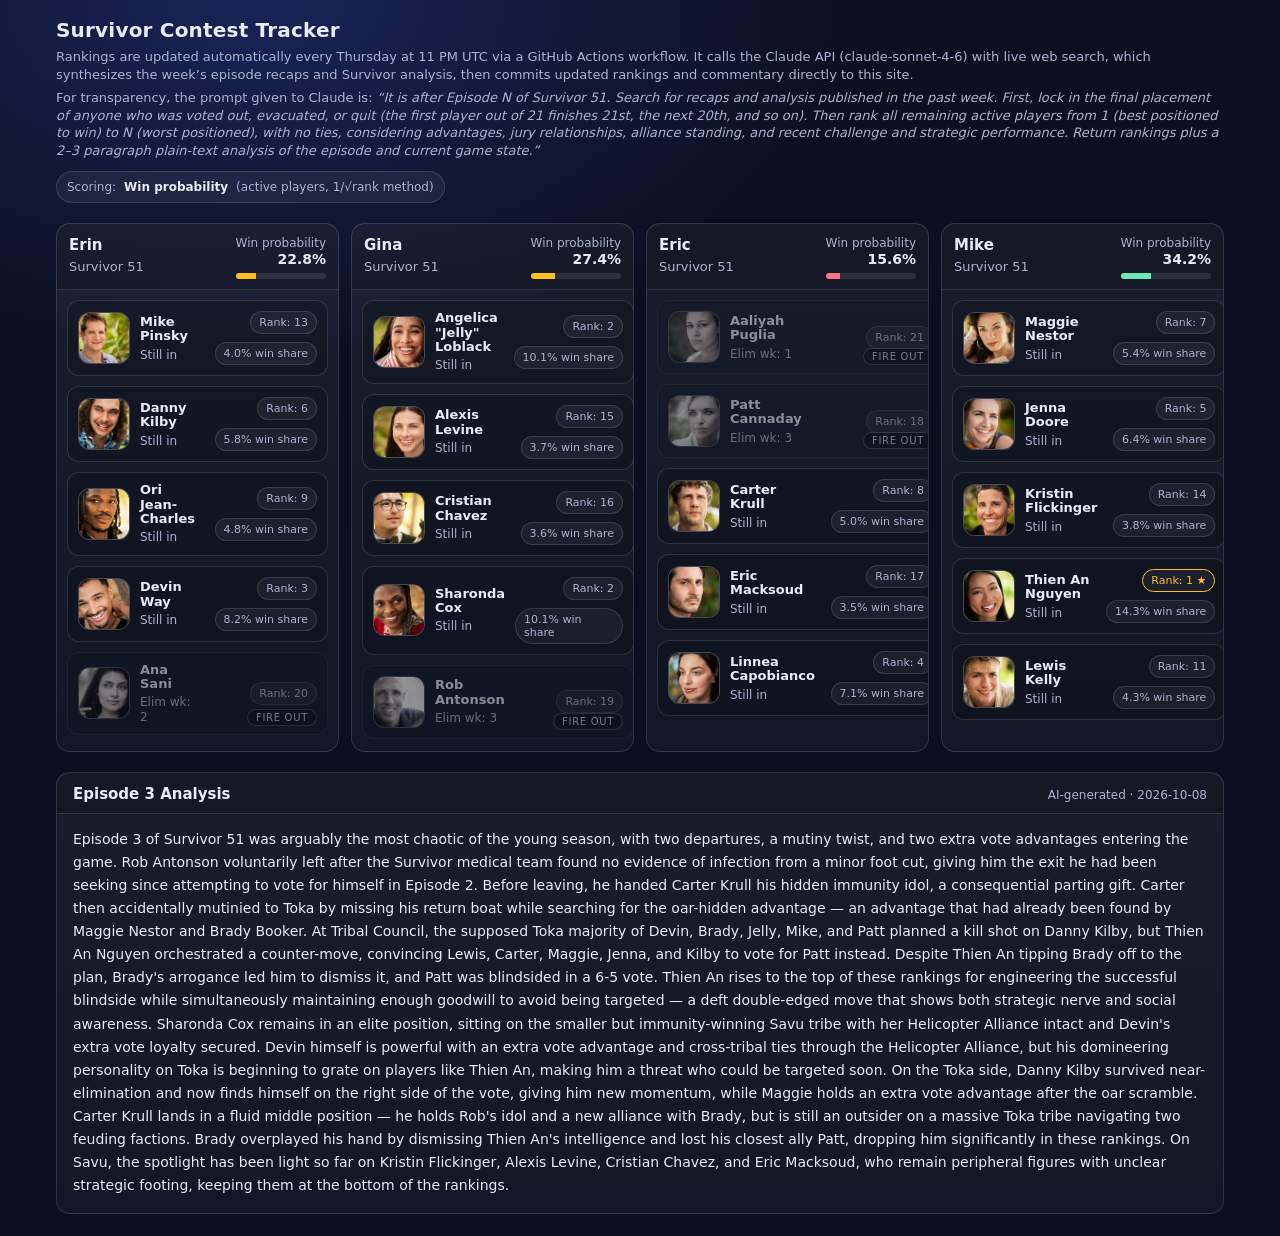
==== commit d1d23c31: "rank only remaining" ====
--- a/survivor/index.html
+++ b/survivor/index.html
@@ -263,7 +263,7 @@
     Rankings are updated automatically every Thursday at 11 PM UTC via a GitHub Actions workflow. It calls the Claude API (claude-sonnet-4-6) with live web search, which synthesizes the week&rsquo;s episode recaps and Survivor analysis, then commits updated rankings and commentary directly to this site.
   </div>
   <div class="sub" style="margin-top:6px;">
-    For transparency, the prompt given to Claude is: <em>&ldquo;It is after Episode N of Survivor 51. Search for recaps and analysis published in the past week. Based on that research, rank all remaining active players from 1 (best positioned to win) to N (worst positioned), considering advantages, jury relationships, alliance standing, and recent challenge and strategic performance. Return rankings plus a 2&ndash;3 paragraph plain-text analysis of the episode and current game state.&rdquo;</em>
+    For transparency, the prompt given to Claude is: <em>&ldquo;It is after Episode N of Survivor 51. Search for recaps and analysis published in the past week. First, lock in the final placement of anyone who was voted out, evacuated, or quit (the first player out of 21 finishes 21st, the next 20th, and so on). Then rank all remaining active players from 1 (best positioned to win) to N (worst positioned), with no ties, considering advantages, jury relationships, alliance standing, and recent challenge and strategic performance. Return rankings plus a 2&ndash;3 paragraph plain-text analysis of the episode and current game state.&rdquo;</em>
   </div>
 
   <div class="toolbar">
